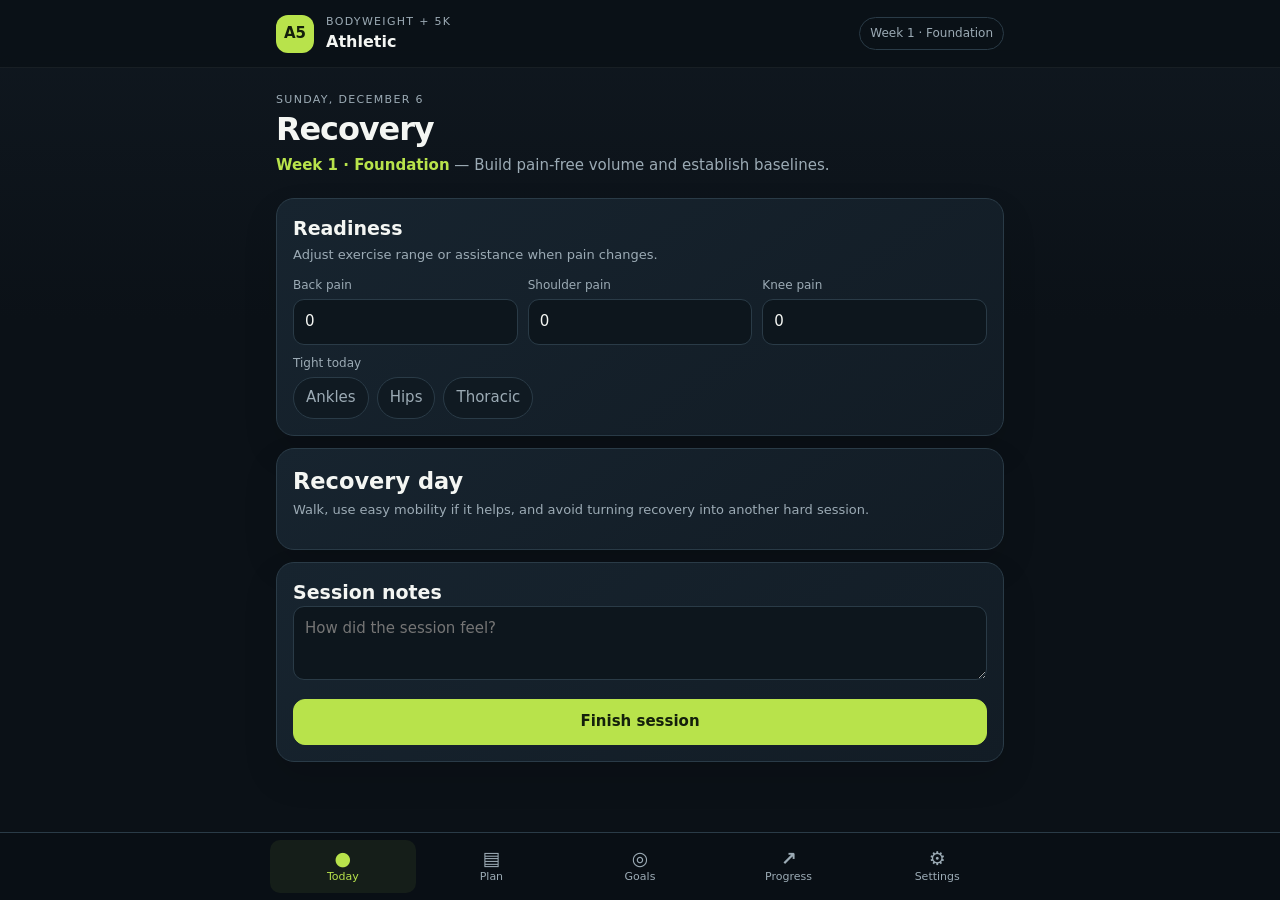
==== athletic/index.html @ d397fccf "Add Athletic bodyweight and 5K tracker PWA" ====
<!doctype html>
<html lang="en">
<head>
  <meta charset="utf-8">
  <meta name="viewport" content="width=device-width,initial-scale=1,viewport-fit=cover">
  <meta name="theme-color" content="#101820">
  <meta name="apple-mobile-web-app-capable" content="yes">
  <meta name="apple-mobile-web-app-status-bar-style" content="black-translucent">
  <meta name="apple-mobile-web-app-title" content="Athletic 5K">
  <title>Athletic: Bodyweight + 5K</title>
  <link rel="manifest" href="./manifest.webmanifest">
  <link rel="apple-touch-icon" href="./icon-192.png">
  <link rel="stylesheet" href="./style.css">
</head>
<body>
  <div id="app" aria-live="polite"></div>
  <script src="./data.js"></script>
  <script src="./app.js"></script>
</body>
</html>
---- athletic/style.css ----
:root {
  color-scheme: dark;
  --bg:#0b1117; --panel:#121c25; --card:#17242f; --card2:#1c2c38;
  --text:#f4f6f3; --muted:#9cabb5; --line:#2a3b47;
  --lime:#b8e34b; --blue:#69c5ff; --orange:#ff9a52; --red:#ff6b6b;
  --safe:env(safe-area-inset-bottom,0px);
}
*{box-sizing:border-box;-webkit-tap-highlight-color:transparent}
html{background:var(--bg)}
body{margin:0;background:linear-gradient(180deg,#101820 0,var(--bg) 320px);color:var(--text);font:15px/1.45 Inter,ui-sans-serif,system-ui,-apple-system,BlinkMacSystemFont,"Segoe UI",sans-serif;min-height:100vh}
button,input,select,textarea{font:inherit}
button{touch-action:manipulation}
a{color:var(--blue)}
.shell{max-width:760px;margin:auto;padding:0 16px calc(92px + var(--safe))}
.topbar{position:sticky;top:0;z-index:20;background:rgba(11,17,23,.9);backdrop-filter:blur(16px);border-bottom:1px solid rgba(255,255,255,.06)}
.topbar-inner{max-width:760px;margin:auto;padding:14px 16px;display:flex;align-items:center;gap:12px}
.mark{width:38px;height:38px;border-radius:12px;background:var(--lime);color:#14200b;display:grid;place-items:center;font-weight:900}
.top-title{font-size:16px;font-weight:800}.eyebrow{font-size:11px;text-transform:uppercase;letter-spacing:.12em;color:var(--muted)}
.week-pill{margin-left:auto;border:1px solid var(--line);border-radius:999px;padding:7px 10px;font-size:12px;color:var(--muted)}
.hero{padding:24px 0 10px}.hero h1{font-size:32px;line-height:1.02;margin:5px 0 9px;letter-spacing:-.035em}.hero p{color:var(--muted);margin:0;max-width:560px}
.phase{color:var(--lime);font-weight:800}
.card{background:linear-gradient(145deg,var(--card),var(--panel));border:1px solid var(--line);border-radius:18px;padding:16px;margin:12px 0;box-shadow:0 16px 35px rgba(0,0,0,.12)}
.card h2,.card h3{margin:0}.card-head{display:flex;align-items:flex-start;gap:12px;margin-bottom:12px}.card-head>div:first-child{flex:1}
.section-title{font-size:19px}.sub{color:var(--muted);font-size:13px;margin-top:3px}
.summary-grid,.goal-grid{display:grid;grid-template-columns:repeat(2,minmax(0,1fr));gap:10px}
.stat{background:rgba(0,0,0,.16);border:1px solid var(--line);border-radius:14px;padding:13px}.stat strong{display:block;font-size:20px}.stat span{font-size:12px;color:var(--muted)}
.checkin{display:grid;grid-template-columns:repeat(3,1fr);gap:10px}.field label{display:block;color:var(--muted);font-size:12px;margin-bottom:5px}
input,select,textarea{width:100%;background:#0d161d;color:var(--text);border:1px solid var(--line);border-radius:11px;padding:11px;min-height:44px}
textarea{min-height:74px;resize:vertical}
.chips{display:flex;gap:8px;flex-wrap:wrap}.chip{background:#101a22;border:1px solid var(--line);color:var(--muted);padding:9px 12px;border-radius:999px}.chip.active{border-color:var(--lime);color:var(--lime);background:rgba(184,227,75,.08)}
.btn{border:1px solid var(--line);border-radius:12px;background:#13202a;color:var(--text);padding:11px 14px;font-weight:750;min-height:44px}.btn.primary{background:var(--lime);border-color:var(--lime);color:#14200b}.btn.blue{background:var(--blue);border-color:var(--blue);color:#07151d}.btn.danger{border-color:rgba(255,107,107,.55);color:var(--red)}.btn.small{padding:7px 10px;min-height:36px;font-size:12px}.btn:disabled{opacity:.42}
.actions{display:flex;gap:9px;flex-wrap:wrap}.actions .btn{flex:1}
.exercise{border-top:1px solid var(--line);padding:14px 0}.exercise:first-child{border-top:0}.ex-top{display:flex;align-items:flex-start;gap:10px}.ex-check{width:25px;height:25px;min-height:25px;margin:1px 0 0;accent-color:var(--lime)}.ex-name{font-weight:800}.target{font-size:13px;color:var(--blue)}.cue{color:var(--muted);font-size:12px;margin-top:3px}.ex-fields{display:grid;grid-template-columns:1.4fr .7fr;gap:8px;margin:10px 0 0 35px}.ex-fields .notes{grid-column:1/-1}.pain-high{color:var(--red)}
.module-toggle{width:100%;display:flex;justify-content:space-between;align-items:center;text-align:left;border:0;background:transparent;color:var(--text);padding:0}.module-toggle span:last-child{color:var(--muted)}
.module-body[hidden]{display:none}.tag{display:inline-block;border:1px solid var(--line);border-radius:999px;padding:4px 8px;font-size:11px;color:var(--muted);margin:4px 5px 0 0}.tag.required{color:var(--lime);border-color:rgba(184,227,75,.45)}
.warning{border-left:3px solid var(--orange);padding:10px 12px;background:rgba(255,154,82,.08);border-radius:8px;color:#ffd1ad;font-size:13px;margin:10px 0}.error{border-left-color:var(--red);color:#ffc1c1;background:rgba(255,107,107,.08)}
.progress-row{margin:13px 0}.progress-label{display:flex;justify-content:space-between;gap:10px;font-size:13px}.bar{height:8px;background:#0d161d;border-radius:99px;overflow:hidden;margin-top:6px}.bar i{height:100%;display:block;background:linear-gradient(90deg,var(--blue),var(--lime));border-radius:inherit}
.day-list{display:grid;gap:9px}.day-link{width:100%;border:1px solid var(--line);background:#111c24;color:var(--text);border-radius:14px;padding:13px;text-align:left;display:flex;align-items:center;gap:12px}.day-link.today{border-color:var(--lime)}.day-num{width:38px;height:38px;border-radius:11px;background:var(--card2);display:grid;place-items:center;font-weight:900;color:var(--blue)}.day-copy{flex:1}.day-copy strong{display:block}.day-copy small{color:var(--muted)}
.tabs{position:fixed;left:0;right:0;bottom:0;z-index:30;background:rgba(10,16,22,.96);backdrop-filter:blur(16px);border-top:1px solid var(--line);padding:7px 10px calc(7px + var(--safe));display:flex;justify-content:center}
.tabs-inner{display:grid;grid-template-columns:repeat(5,1fr);width:min(740px,100%);gap:3px}.tab{border:0;background:transparent;color:var(--muted);padding:8px 3px;border-radius:10px;font-size:11px}.tab b{font-size:19px;display:block;line-height:1.1}.tab.active{color:var(--lime);background:rgba(184,227,75,.07)}
.timer-float{position:fixed;right:15px;bottom:calc(83px + var(--safe));z-index:40;background:var(--blue);color:#07151d;border:0;border-radius:999px;padding:12px 15px;font-weight:900;box-shadow:0 10px 30px rgba(0,0,0,.3)}
.modal{position:fixed;inset:0;z-index:60;background:rgba(0,0,0,.72);display:grid;place-items:end center;padding:18px}.modal-card{width:min(720px,100%);max-height:88vh;overflow:auto;background:var(--panel);border:1px solid var(--line);border-radius:22px;padding:18px}
.timer-readout{font-size:58px;font-weight:900;text-align:center;letter-spacing:-.05em;margin:20px 0}
.empty{text-align:center;color:var(--muted);padding:28px 12px}.fine{font-size:11px;color:var(--muted)}
@media(min-width:620px){.summary-grid{grid-template-columns:repeat(4,1fr)}.goal-grid{grid-template-columns:repeat(3,1fr)}}
@media(max-width:430px){.checkin{grid-template-columns:1fr}.hero h1{font-size:28px}.ex-fields{grid-template-columns:1fr;margin-left:0}.week-pill{display:none}}
@media(prefers-reduced-motion:reduce){*{scroll-behavior:auto!important}}
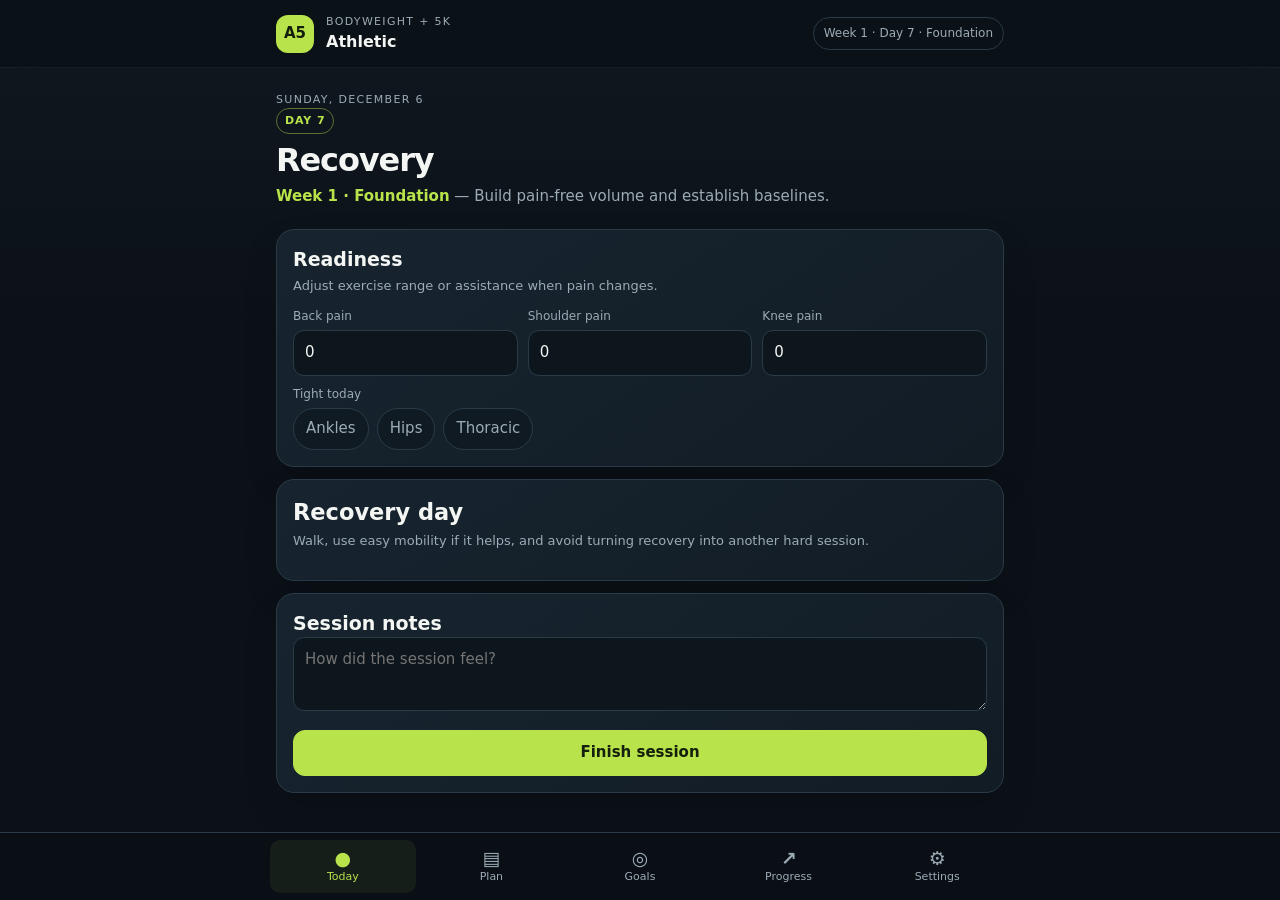
==== commit acf2d057: "Add animated exercise guides and numbered workout days" ====
--- a/athletic/index.html
+++ b/athletic/index.html
@@ -15,6 +15,7 @@
 <body>
   <div id="app" aria-live="polite"></div>
   <script src="./data.js"></script>
+  <script src="./demos.js"></script>
   <script src="./app.js"></script>
 </body>
 </html>
--- a/athletic/style.css
+++ b/athletic/style.css
@@ -31,6 +31,13 @@
 .btn{border:1px solid var(--line);border-radius:12px;background:#13202a;color:var(--text);padding:11px 14px;font-weight:750;min-height:44px}.btn.primary{background:var(--lime);border-color:var(--lime);color:#14200b}.btn.blue{background:var(--blue);border-color:var(--blue);color:#07151d}.btn.danger{border-color:rgba(255,107,107,.55);color:var(--red)}.btn.small{padding:7px 10px;min-height:36px;font-size:12px}.btn:disabled{opacity:.42}
 .actions{display:flex;gap:9px;flex-wrap:wrap}.actions .btn{flex:1}
 .exercise{border-top:1px solid var(--line);padding:14px 0}.exercise:first-child{border-top:0}.ex-top{display:flex;align-items:flex-start;gap:10px}.ex-check{width:25px;height:25px;min-height:25px;margin:1px 0 0;accent-color:var(--lime)}.ex-name{font-weight:800}.target{font-size:13px;color:var(--blue)}.cue{color:var(--muted);font-size:12px;margin-top:3px}.ex-fields{display:grid;grid-template-columns:1.4fr .7fr;gap:8px;margin:10px 0 0 35px}.ex-fields .notes{grid-column:1/-1}.pain-high{color:var(--red)}
+.ex-actions{margin-left:auto;display:flex;gap:6px;flex:0 0 auto}
+.day-tag{display:inline-block;border:1px solid rgba(184,227,75,.45);color:var(--lime);border-radius:999px;padding:4px 8px;font-size:11px;font-weight:800;margin-bottom:5px;text-transform:uppercase;letter-spacing:.08em}
+.demo-stage{background:radial-gradient(circle at 50% 42%,#203441,#0b1319 72%);border:1px solid var(--line);border-radius:18px;padding:12px;margin:15px 0;overflow:hidden}.demo-stage svg{display:block;width:100%;height:auto;max-height:310px;color:var(--lime)}
+.demo-stage .figure{fill:none;stroke:currentColor;stroke-width:5;stroke-linecap:round;stroke-linejoin:round;vector-effect:non-scaling-stroke}.demo-stage .faint{stroke:#627582;stroke-width:4}.demo-stage .floor{stroke:#344753;stroke-width:3}.demo-stage .joint{fill:var(--lime);stroke:none}
+.demo-note{color:var(--muted);font-size:12px}.demo-cue{border-left:3px solid var(--lime);background:rgba(184,227,75,.07);padding:10px 12px;border-radius:8px;margin-top:12px}
+.motion-bob{animation:motionBob 1.8s ease-in-out infinite;transform-origin:center}.motion-squat{animation:motionSquat 2s ease-in-out infinite;transform-origin:100px 175px}.motion-push{animation:motionPush 1.7s ease-in-out infinite;transform-origin:145px 132px}.motion-pull{animation:motionPull 1.8s ease-in-out infinite}.motion-hinge{animation:motionHinge 2s ease-in-out infinite;transform-origin:104px 145px}.motion-raise{animation:motionRaise 1.8s ease-in-out infinite;transform-origin:104px 86px}.motion-core{animation:motionCore 2s ease-in-out infinite;transform-origin:112px 154px}.motion-lunge{animation:motionLunge 2s ease-in-out infinite;transform-origin:100px 170px}
+@keyframes motionBob{0%,100%{transform:translateY(0)}50%{transform:translateY(12px)}}@keyframes motionSquat{0%,100%{transform:translateY(-22px) scaleY(1)}50%{transform:translateY(7px) scaleY(.78)}}@keyframes motionPush{0%,100%{transform:rotate(-2deg) translateY(-8px)}50%{transform:rotate(4deg) translateY(12px)}}@keyframes motionPull{0%,100%{transform:translateY(18px)}50%{transform:translateY(-18px)}}@keyframes motionHinge{0%,100%{transform:rotate(0)}50%{transform:rotate(32deg)}}@keyframes motionRaise{0%,100%{transform:rotate(38deg)}50%{transform:rotate(-48deg)}}@keyframes motionCore{0%,100%{transform:rotate(0)}50%{transform:rotate(-28deg)}}@keyframes motionLunge{0%,100%{transform:translateY(-8px)}50%{transform:translateY(12px)}}
 .module-toggle{width:100%;display:flex;justify-content:space-between;align-items:center;text-align:left;border:0;background:transparent;color:var(--text);padding:0}.module-toggle span:last-child{color:var(--muted)}
 .module-body[hidden]{display:none}.tag{display:inline-block;border:1px solid var(--line);border-radius:999px;padding:4px 8px;font-size:11px;color:var(--muted);margin:4px 5px 0 0}.tag.required{color:var(--lime);border-color:rgba(184,227,75,.45)}
 .warning{border-left:3px solid var(--orange);padding:10px 12px;background:rgba(255,154,82,.08);border-radius:8px;color:#ffd1ad;font-size:13px;margin:10px 0}.error{border-left-color:var(--red);color:#ffc1c1;background:rgba(255,107,107,.08)}
@@ -43,5 +50,6 @@
 .timer-readout{font-size:58px;font-weight:900;text-align:center;letter-spacing:-.05em;margin:20px 0}
 .empty{text-align:center;color:var(--muted);padding:28px 12px}.fine{font-size:11px;color:var(--muted)}
 @media(min-width:620px){.summary-grid{grid-template-columns:repeat(4,1fr)}.goal-grid{grid-template-columns:repeat(3,1fr)}}
-@media(max-width:430px){.checkin{grid-template-columns:1fr}.hero h1{font-size:28px}.ex-fields{grid-template-columns:1fr;margin-left:0}.week-pill{display:none}}
+@media(max-width:430px){.checkin{grid-template-columns:1fr}.hero h1{font-size:28px}.ex-fields{grid-template-columns:1fr;margin-left:0}.week-pill{display:none}.ex-top{flex-wrap:wrap}.ex-actions{width:100%;margin-left:35px}.ex-actions .btn{flex:1}}
 @media(prefers-reduced-motion:reduce){*{scroll-behavior:auto!important}}
+@media(prefers-reduced-motion:reduce){.demo-stage g{animation:none!important}}
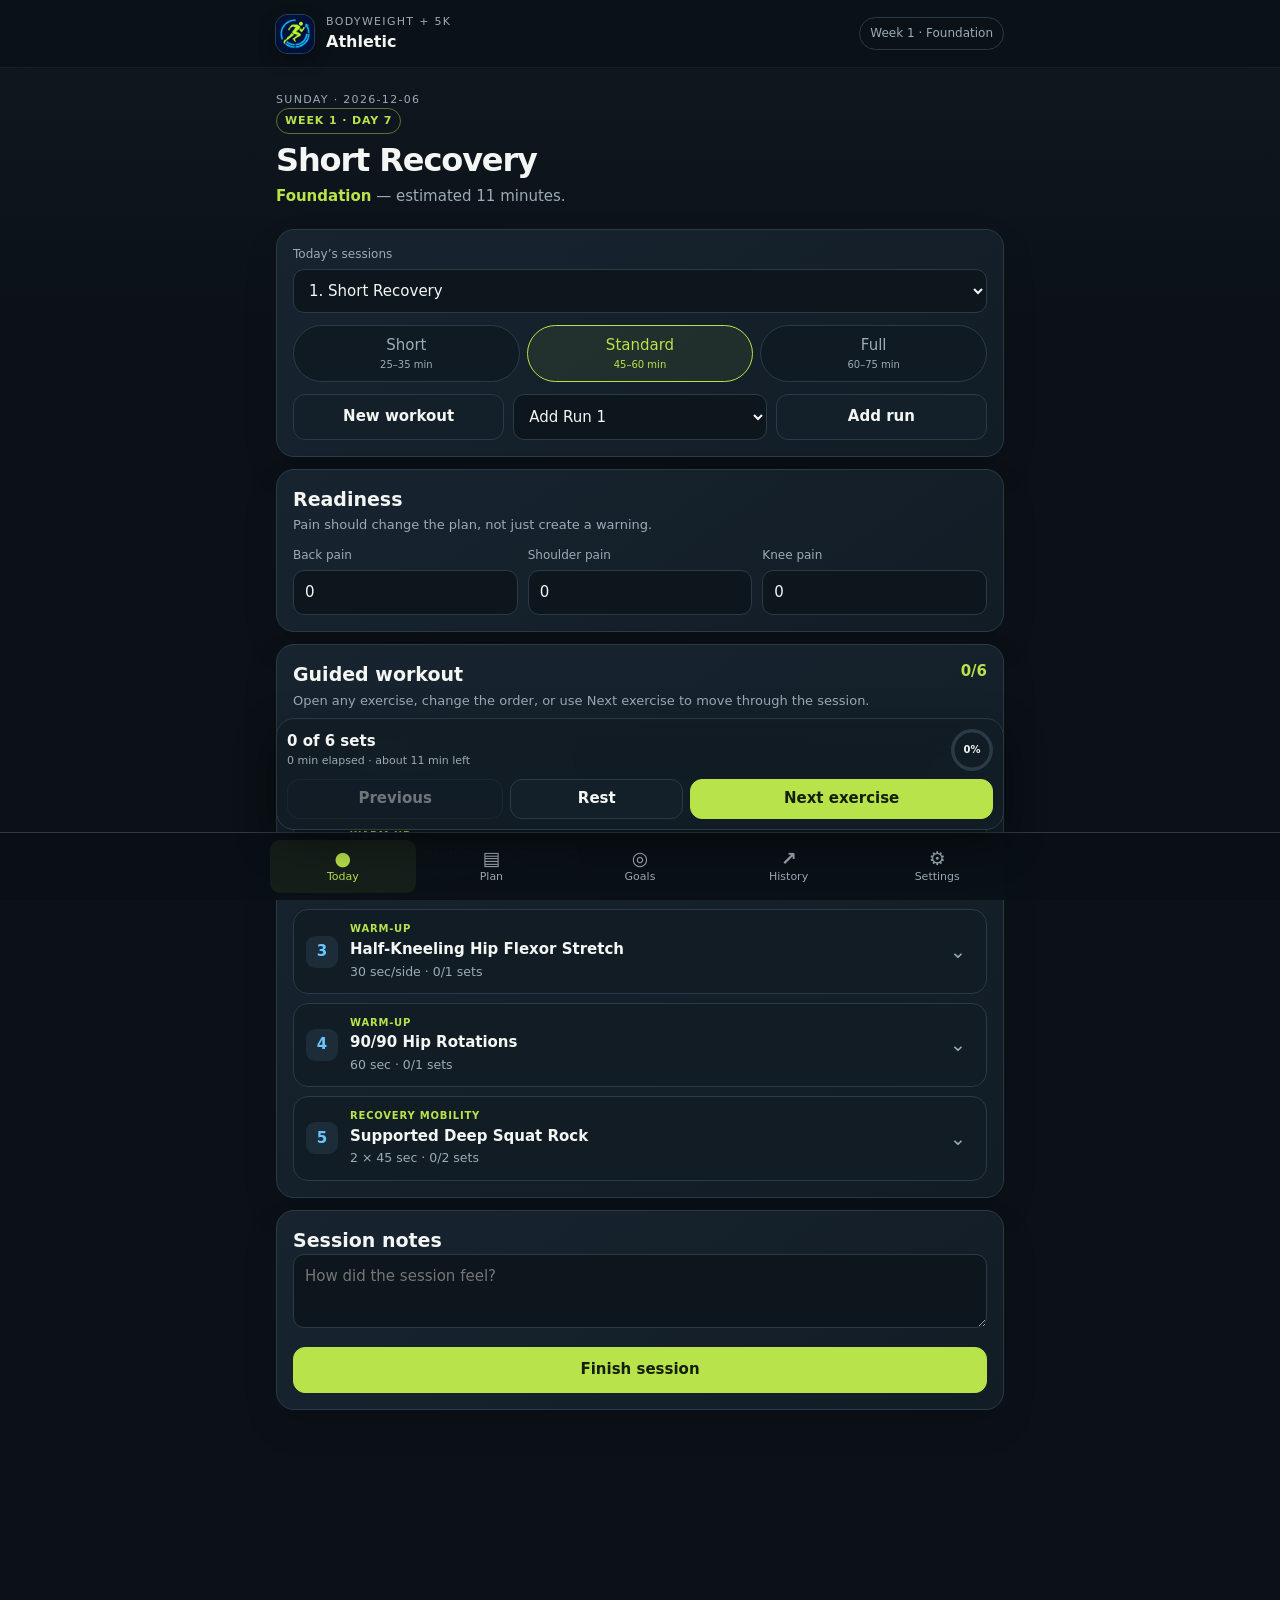
==== commit 8b1116e2: "Replace exercise animations with offline pose guides" ====
--- a/athletic/index.html
+++ b/athletic/index.html
@@ -15,6 +15,7 @@
 <body>
   <div id="app" aria-live="polite"></div>
   <script src="./data.js"></script>
+  <script src="./illustrations.js"></script>
   <script src="./demos.js"></script>
   <script src="./app.js"></script>
 </body>
--- a/athletic/style.css
+++ b/athletic/style.css
@@ -7,14 +7,15 @@
 }
 *{box-sizing:border-box;-webkit-tap-highlight-color:transparent}
 html{background:var(--bg)}
-body{margin:0;background:linear-gradient(180deg,#101820 0,var(--bg) 320px);color:var(--text);font:15px/1.45 Inter,ui-sans-serif,system-ui,-apple-system,BlinkMacSystemFont,"Segoe UI",sans-serif;min-height:100vh}
+body{margin:0;background:linear-gradient(180deg,#101820 0,var(--bg) 320px);color:var(--text);font:15px/1.45 Inter,ui-sans-serif,system-ui,-apple-system,BlinkMacSystemFont,"Segoe UI",sans-serif;min-height:100vh;overflow-x:hidden}
 button,input,select,textarea{font:inherit}
 button{touch-action:manipulation}
 a{color:var(--blue)}
 .shell{max-width:760px;margin:auto;padding:0 16px calc(92px + var(--safe))}
 .topbar{position:sticky;top:0;z-index:20;background:rgba(11,17,23,.9);backdrop-filter:blur(16px);border-bottom:1px solid rgba(255,255,255,.06)}
 .topbar-inner{max-width:760px;margin:auto;padding:14px 16px;display:flex;align-items:center;gap:12px}
-.mark{width:38px;height:38px;border-radius:12px;background:var(--lime);color:#14200b;display:grid;place-items:center;font-weight:900}
+.mark{width:38px;height:38px;border-radius:12px;overflow:hidden;flex:0 0 auto;box-shadow:0 0 0 1px rgba(105,197,255,.28),0 7px 18px rgba(0,0,0,.28)}
+.mark img{display:block;width:100%;height:100%;object-fit:cover}
 .top-title{font-size:16px;font-weight:800}.eyebrow{font-size:11px;text-transform:uppercase;letter-spacing:.12em;color:var(--muted)}
 .week-pill{margin-left:auto;border:1px solid var(--line);border-radius:999px;padding:7px 10px;font-size:12px;color:var(--muted)}
 .hero{padding:24px 0 10px}.hero h1{font-size:32px;line-height:1.02;margin:5px 0 9px;letter-spacing:-.035em}.hero p{color:var(--muted);margin:0;max-width:560px}
@@ -25,31 +26,36 @@
 .summary-grid,.goal-grid{display:grid;grid-template-columns:repeat(2,minmax(0,1fr));gap:10px}
 .stat{background:rgba(0,0,0,.16);border:1px solid var(--line);border-radius:14px;padding:13px}.stat strong{display:block;font-size:20px}.stat span{font-size:12px;color:var(--muted)}
 .checkin{display:grid;grid-template-columns:repeat(3,1fr);gap:10px}.field label{display:block;color:var(--muted);font-size:12px;margin-bottom:5px}
-input,select,textarea{width:100%;background:#0d161d;color:var(--text);border:1px solid var(--line);border-radius:11px;padding:11px;min-height:44px}
+input,select,textarea{width:100%;max-width:100%;min-width:0;background:#0d161d;color:var(--text);border:1px solid var(--line);border-radius:11px;padding:11px;min-height:44px}
+.field,.card-head>div,.day-copy,.exercise-summary{min-width:0}
 textarea{min-height:74px;resize:vertical}
 .chips{display:flex;gap:8px;flex-wrap:wrap}.chip{background:#101a22;border:1px solid var(--line);color:var(--muted);padding:9px 12px;border-radius:999px}.chip.active{border-color:var(--lime);color:var(--lime);background:rgba(184,227,75,.08)}
 .btn{border:1px solid var(--line);border-radius:12px;background:#13202a;color:var(--text);padding:11px 14px;font-weight:750;min-height:44px}.btn.primary{background:var(--lime);border-color:var(--lime);color:#14200b}.btn.blue{background:var(--blue);border-color:var(--blue);color:#07151d}.btn.danger{border-color:rgba(255,107,107,.55);color:var(--red)}.btn.small{padding:7px 10px;min-height:36px;font-size:12px}.btn:disabled{opacity:.42}
 .actions{display:flex;gap:9px;flex-wrap:wrap}.actions .btn{flex:1}
-.exercise{border-top:1px solid var(--line);padding:14px 0}.exercise:first-child{border-top:0}.ex-top{display:flex;align-items:flex-start;gap:10px}.ex-check{width:25px;height:25px;min-height:25px;margin:1px 0 0;accent-color:var(--lime)}.ex-name{font-weight:800}.target{font-size:13px;color:var(--blue)}.cue{color:var(--muted);font-size:12px;margin-top:3px}.ex-fields{display:grid;grid-template-columns:1.4fr .7fr;gap:8px;margin:10px 0 0 35px}.ex-fields .notes{grid-column:1/-1}.pain-high{color:var(--red)}
+.exercise{border-top:1px solid var(--line);padding:14px 0}.exercise:first-child{border-top:0}.ex-top{display:flex;align-items:flex-start;gap:10px}.ex-check{width:25px;height:25px;min-height:25px;margin:1px 0 0;accent-color:var(--lime)}.ex-name{font-weight:800}.target{font-size:13px;color:var(--blue)}.cue{color:var(--muted);font-size:12px;margin-top:3px}.pain-high{color:var(--red)}
+.set-log{display:grid;gap:9px;margin-top:12px}.set-row{display:grid;grid-template-columns:minmax(72px,.65fr) minmax(0,1fr) minmax(0,1fr) minmax(0,1.4fr);gap:8px;align-items:end;padding:10px;border:1px solid var(--line);border-radius:13px;background:rgba(0,0,0,.13)}.set-row>*{min-width:0}.set-check{align-self:center;color:var(--lime);font-size:12px;font-weight:850;display:flex;align-items:center;gap:6px}.set-check input{width:22px;height:22px;min-height:22px;accent-color:var(--lime)}.exercise-pain{width:min(180px,100%);margin-top:9px}
 .ex-actions{margin-left:auto;display:flex;gap:6px;flex:0 0 auto}
 .day-tag{display:inline-block;border:1px solid rgba(184,227,75,.45);color:var(--lime);border-radius:999px;padding:4px 8px;font-size:11px;font-weight:800;margin-bottom:5px;text-transform:uppercase;letter-spacing:.08em}
-.demo-stage{background:radial-gradient(circle at 50% 42%,#203441,#0b1319 72%);border:1px solid var(--line);border-radius:18px;padding:12px;margin:15px 0;overflow:hidden}.demo-stage svg{display:block;width:100%;height:auto;max-height:310px;color:var(--lime)}
-.demo-stage .figure{fill:none;stroke:currentColor;stroke-width:5;stroke-linecap:round;stroke-linejoin:round;vector-effect:non-scaling-stroke}.demo-stage .faint{stroke:#627582;stroke-width:4}.demo-stage .floor{stroke:#344753;stroke-width:3}.demo-stage .joint{fill:var(--lime);stroke:none}
 .demo-note{color:var(--muted);font-size:12px}.demo-cue{border-left:3px solid var(--lime);background:rgba(184,227,75,.07);padding:10px 12px;border-radius:8px;margin-top:12px}
-.motion-bob{animation:motionBob 1.8s ease-in-out infinite;transform-origin:center}.motion-squat{animation:motionSquat 2s ease-in-out infinite;transform-origin:100px 175px}.motion-push{animation:motionPush 1.7s ease-in-out infinite;transform-origin:145px 132px}.motion-pull{animation:motionPull 1.8s ease-in-out infinite}.motion-hinge{animation:motionHinge 2s ease-in-out infinite;transform-origin:104px 145px}.motion-raise{animation:motionRaise 1.8s ease-in-out infinite;transform-origin:104px 86px}.motion-core{animation:motionCore 2s ease-in-out infinite;transform-origin:112px 154px}.motion-lunge{animation:motionLunge 2s ease-in-out infinite;transform-origin:100px 170px}
-@keyframes motionBob{0%,100%{transform:translateY(0)}50%{transform:translateY(12px)}}@keyframes motionSquat{0%,100%{transform:translateY(-22px) scaleY(1)}50%{transform:translateY(7px) scaleY(.78)}}@keyframes motionPush{0%,100%{transform:rotate(-2deg) translateY(-8px)}50%{transform:rotate(4deg) translateY(12px)}}@keyframes motionPull{0%,100%{transform:translateY(18px)}50%{transform:translateY(-18px)}}@keyframes motionHinge{0%,100%{transform:rotate(0)}50%{transform:rotate(32deg)}}@keyframes motionRaise{0%,100%{transform:rotate(38deg)}50%{transform:rotate(-48deg)}}@keyframes motionCore{0%,100%{transform:rotate(0)}50%{transform:rotate(-28deg)}}@keyframes motionLunge{0%,100%{transform:translateY(-8px)}50%{transform:translateY(12px)}}
+.demo-facts,.demo-options{display:grid;grid-template-columns:repeat(2,minmax(0,1fr));gap:8px;margin-top:12px}.demo-facts span,.demo-options span{background:rgba(0,0,0,.16);border:1px solid var(--line);border-radius:11px;padding:10px;color:var(--muted);font-size:12px}.demo-facts b,.demo-options b{display:block;color:var(--text);font-size:11px;text-transform:uppercase;letter-spacing:.08em;margin-bottom:3px}
+.illustration-sequence{display:grid;grid-template-columns:repeat(3,minmax(220px,1fr));gap:9px;overflow-x:auto;scroll-snap-type:x mandatory;padding:2px 0 8px;margin-top:14px}.illustration-frame{min-width:0;margin:0;border:1px solid var(--line);border-radius:14px;overflow:hidden;background:#0d161d;scroll-snap-align:start}.illustration-frame figcaption{display:grid;grid-template-columns:28px minmax(0,1fr);gap:8px;align-items:center;padding:9px;border-bottom:1px solid var(--line)}.illustration-frame figcaption>span{width:27px;height:27px;border-radius:8px;background:var(--blue);color:#07151d;display:grid;place-items:center;font-weight:900}.illustration-frame figcaption div{display:grid}.illustration-frame figcaption strong{font-size:12px}.illustration-frame figcaption small{color:var(--muted);font-size:10px;line-height:1.25}.illustration-canvas{background:radial-gradient(circle at 50% 43%,#203441,#0b1319 73%);padding:6px}.illustration-canvas svg{display:block;width:100%;height:auto}.pose-line{stroke:var(--lime);stroke-width:6;stroke-linecap:round;stroke-linejoin:round;fill:none;vector-effect:non-scaling-stroke}.pose-head{stroke:var(--lime);stroke-width:5;fill:#13202a;vector-effect:non-scaling-stroke}.pose-joint{fill:var(--blue)}.pose-ground{stroke:#344753;stroke-width:3}.pose-support{stroke:#718593;stroke-width:5;stroke-linecap:round}.pose-support-fill{fill:#344753;stroke:#718593;stroke-width:2}.pose-arrow{stroke:var(--blue);stroke-width:4;stroke-dasharray:7 5;fill:none}.pose-arrow-head{fill:var(--blue)}.pose-guide{stroke:#718593;stroke-width:3;fill:none}.pose-breath{stroke:var(--blue);stroke-width:4;fill:none}.sequence-hint{text-align:center;color:var(--muted);font-size:11px;margin:1px 0 8px}
 .module-toggle{width:100%;display:flex;justify-content:space-between;align-items:center;text-align:left;border:0;background:transparent;color:var(--text);padding:0}.module-toggle span:last-child{color:var(--muted)}
 .module-body[hidden]{display:none}.tag{display:inline-block;border:1px solid var(--line);border-radius:999px;padding:4px 8px;font-size:11px;color:var(--muted);margin:4px 5px 0 0}.tag.required{color:var(--lime);border-color:rgba(184,227,75,.45)}
 .warning{border-left:3px solid var(--orange);padding:10px 12px;background:rgba(255,154,82,.08);border-radius:8px;color:#ffd1ad;font-size:13px;margin:10px 0}.error{border-left-color:var(--red);color:#ffc1c1;background:rgba(255,107,107,.08)}
 .progress-row{margin:13px 0}.progress-label{display:flex;justify-content:space-between;gap:10px;font-size:13px}.bar{height:8px;background:#0d161d;border-radius:99px;overflow:hidden;margin-top:6px}.bar i{height:100%;display:block;background:linear-gradient(90deg,var(--blue),var(--lime));border-radius:inherit}
 .day-list{display:grid;gap:9px}.day-link{width:100%;border:1px solid var(--line);background:#111c24;color:var(--text);border-radius:14px;padding:13px;text-align:left;display:flex;align-items:center;gap:12px}.day-link.today{border-color:var(--lime)}.day-num{width:38px;height:38px;border-radius:11px;background:var(--card2);display:grid;place-items:center;font-weight:900;color:var(--blue)}.day-copy{flex:1}.day-copy strong{display:block}.day-copy small{color:var(--muted)}
+.week-count{color:var(--lime);font-size:18px;font-weight:900}.week-switcher{display:grid;grid-template-columns:48px minmax(0,1fr) 48px;gap:8px}.week-switcher .btn{font-size:24px;padding:4px}.run-week,.plan-days{display:grid;gap:9px}.run-plan-row{display:grid;grid-template-columns:42px minmax(0,1fr);gap:11px;align-items:center;border:1px solid var(--line);background:#111c24;border-radius:14px;padding:12px}.run-plan-row .day-num{width:38px;height:38px}.run-plan-row strong{color:var(--lime)}.run-plan-row p{margin:2px 0 0;color:var(--text);overflow-wrap:anywhere}
+.plan-day{border:1px solid var(--line);background:#111c24;border-radius:14px;overflow:hidden}.plan-day.today{border-color:var(--lime)}.plan-day summary{list-style:none;display:flex;align-items:center;gap:12px;padding:13px;cursor:pointer}.plan-day summary::-webkit-details-marker{display:none}.plan-day[open] .details-arrow{transform:rotate(180deg)}.details-arrow{font-size:20px;color:var(--muted);transition:transform .2s}.plan-day-body{border-top:1px solid var(--line);padding:13px}.plan-day-body h4{margin:16px 0 7px;color:var(--blue)}.plan-day-body .btn{width:100%;margin-top:14px}.plan-warmup{border-left:3px solid var(--lime);background:rgba(184,227,75,.07);border-radius:8px;padding:9px 11px;color:var(--muted);font-size:12px}.run-prescription{display:grid;gap:3px;border-left:3px solid var(--blue);background:rgba(105,197,255,.08);border-radius:8px;padding:10px 12px}.run-prescription span{color:var(--muted);font-size:11px;text-transform:uppercase;letter-spacing:.08em}.plan-exercises{list-style:none;margin:0;padding:0;display:grid;gap:6px}.plan-exercises li{display:flex;justify-content:space-between;gap:12px;padding:8px 0;border-bottom:1px solid rgba(255,255,255,.06)}.plan-exercises li:last-child{border-bottom:0}.plan-exercises span{color:var(--muted);text-align:right;font-size:12px}
 .tabs{position:fixed;left:0;right:0;bottom:0;z-index:30;background:rgba(10,16,22,.96);backdrop-filter:blur(16px);border-top:1px solid var(--line);padding:7px 10px calc(7px + var(--safe));display:flex;justify-content:center}
 .tabs-inner{display:grid;grid-template-columns:repeat(5,1fr);width:min(740px,100%);gap:3px}.tab{border:0;background:transparent;color:var(--muted);padding:8px 3px;border-radius:10px;font-size:11px}.tab b{font-size:19px;display:block;line-height:1.1}.tab.active{color:var(--lime);background:rgba(184,227,75,.07)}
 .timer-float{position:fixed;right:15px;bottom:calc(83px + var(--safe));z-index:40;background:var(--blue);color:#07151d;border:0;border-radius:999px;padding:12px 15px;font-weight:900;box-shadow:0 10px 30px rgba(0,0,0,.3)}
 .modal{position:fixed;inset:0;z-index:60;background:rgba(0,0,0,.72);display:grid;place-items:end center;padding:18px}.modal-card{width:min(720px,100%);max-height:88vh;overflow:auto;background:var(--panel);border:1px solid var(--line);border-radius:22px;padding:18px}
 .timer-readout{font-size:58px;font-weight:900;text-align:center;letter-spacing:-.05em;margin:20px 0}
 .empty{text-align:center;color:var(--muted);padding:28px 12px}.fine{font-size:11px;color:var(--muted)}
+.session-controls{display:grid;gap:12px}.mode-switch{display:grid;grid-template-columns:repeat(3,minmax(0,1fr));gap:7px}.mode-switch .chip{display:grid;gap:1px;text-align:center}.mode-switch small{font-size:10px}.session-controls .actions{display:grid;grid-template-columns:1fr minmax(0,1.2fr) 1fr}.workout-progress{color:var(--lime);font-weight:900}.workout-list{display:grid;gap:9px}.exercise-rollup{border:1px solid var(--line);border-radius:15px;background:#111c24;overflow:hidden}.exercise-rollup.skipped{opacity:.58}.exercise-rollup summary{list-style:none;display:grid;grid-template-columns:34px minmax(0,1fr) 24px;gap:10px;align-items:center;padding:12px;cursor:pointer}.exercise-rollup summary::-webkit-details-marker{display:none}.exercise-rollup[open] .roll-arrow{transform:rotate(180deg)}.exercise-order{width:32px;height:32px;border-radius:9px;background:var(--card2);display:grid;place-items:center;color:var(--blue);font-weight:900}.exercise-summary{display:grid;gap:2px}.exercise-summary strong,.exercise-summary small{overflow-wrap:anywhere}.exercise-summary small{color:var(--muted)}.module-label{color:var(--lime);font-size:10px;font-weight:850;text-transform:uppercase;letter-spacing:.08em}.roll-arrow{color:var(--muted);font-size:19px}.exercise-body{border-top:1px solid var(--line);padding:12px}.exercise-tools{display:flex;gap:6px;flex-wrap:wrap;margin:10px 0}.previous{display:flex;align-items:center;justify-content:space-between;gap:9px;background:rgba(105,197,255,.07);border-left:3px solid var(--blue);padding:8px 10px;border-radius:8px;margin:10px 0;font-size:12px}.previous span{min-width:0;overflow-wrap:anywhere}.run-start{width:100%;margin:12px 0}.run-fields{display:grid;grid-template-columns:repeat(2,minmax(0,1fr));gap:8px}.finish{width:100%;margin-top:12px}.history-row{width:100%;border:0;border-bottom:1px solid var(--line);background:transparent;color:var(--text);display:flex;justify-content:space-between;gap:12px;text-align:left;padding:12px 0}.history-row span{display:grid}.history-row small{color:var(--muted)}.demo-steps{display:grid;gap:8px;margin:13px 0}.demo-steps>div{display:grid;grid-template-columns:30px minmax(0,1fr);gap:9px;align-items:start;background:rgba(0,0,0,.13);border:1px solid var(--line);border-radius:11px;padding:9px}.demo-steps>div>span{width:28px;height:28px;display:grid;place-items:center;border-radius:8px;background:var(--card2);color:var(--blue);font-weight:900}.demo-steps p{margin:0;color:var(--muted);font-size:13px}.demo-steps p b{display:block;color:var(--text);font-size:11px;text-transform:uppercase;letter-spacing:.08em;margin-bottom:2px}.demo-mistake{border-left:3px solid var(--orange);background:rgba(255,154,82,.08);padding:10px 12px;border-radius:8px;margin-top:10px}.demo-source{display:grid;gap:2px;margin-top:12px;padding:11px 12px;border:1px solid rgba(105,197,255,.4);border-radius:11px;background:rgba(105,197,255,.07);text-decoration:none}.demo-source span{color:var(--muted);font-size:10px;text-transform:uppercase;letter-spacing:.1em}.demo-source strong{color:var(--blue)}.demo-safety{color:var(--muted);font-size:11px;margin:10px 2px 0}.timer-modal{position:fixed;inset:0;z-index:80;background:rgba(0,0,0,.78);display:grid;place-items:center;padding:18px}.timer-card{width:min(420px,100%);background:var(--panel);border:1px solid var(--line);border-radius:24px;padding:22px;text-align:center}.timer-card .actions{margin-top:18px}.timer-card .actions .btn{flex:1}.timer-readout{font-variant-numeric:tabular-nums}
+.feedback-grid{display:grid;grid-template-columns:repeat(3,minmax(0,1fr));gap:8px;margin-top:10px}.recommendation{border-left:3px solid var(--blue);background:rgba(105,197,255,.07);padding:10px 12px;border-radius:9px;margin-top:10px}.recommendation span{display:block;color:var(--muted);font-size:10px;text-transform:uppercase;letter-spacing:.1em}.recommendation strong{display:block;margin-top:2px}.recommendation p{color:var(--muted);font-size:12px;margin:4px 0 0}.recommendation.progress{border-left-color:var(--lime);background:rgba(184,227,75,.07)}.recommendation.regress{border-left-color:var(--orange);background:rgba(255,154,82,.08)}.recommendation.input{border-left-color:var(--line)}
+.guided-bar{position:fixed;z-index:35;left:50%;transform:translateX(-50%);bottom:calc(70px + var(--safe));width:min(728px,calc(100% - 20px));background:rgba(18,28,37,.97);backdrop-filter:blur(18px);border:1px solid var(--line);border-radius:18px;padding:10px;box-shadow:0 15px 40px rgba(0,0,0,.42)}.guided-progress{display:flex;align-items:center;gap:10px;margin-bottom:8px}.guided-progress>div:first-child{display:grid;flex:1}.guided-progress span{color:var(--muted);font-size:11px}.progress-ring{--pct:0%;width:42px;height:42px;border-radius:50%;display:grid;place-items:center;background:radial-gradient(circle at center,var(--panel) 58%,transparent 60%),conic-gradient(var(--lime) var(--pct),var(--line) 0);font-size:10px;font-weight:900}.guided-actions{display:grid;grid-template-columns:1fr .8fr 1.4fr;gap:7px}.guided-actions .btn{min-height:40px;padding:8px}.guided-bar~*{}body:has(.guided-bar) .shell{padding-bottom:calc(190px + var(--safe))}
 @media(min-width:620px){.summary-grid{grid-template-columns:repeat(4,1fr)}.goal-grid{grid-template-columns:repeat(3,1fr)}}
-@media(max-width:430px){.checkin{grid-template-columns:1fr}.hero h1{font-size:28px}.ex-fields{grid-template-columns:1fr;margin-left:0}.week-pill{display:none}.ex-top{flex-wrap:wrap}.ex-actions{width:100%;margin-left:35px}.ex-actions .btn{flex:1}}
+@media(max-width:600px){.set-row{grid-template-columns:72px minmax(0,1fr) minmax(0,1fr)}.set-notes{grid-column:2/-1}.exercise-pain{margin-left:0}.session-controls .actions{grid-template-columns:1fr 1fr}.session-controls .actions #new-workout{grid-column:1/-1}.run-fields{grid-template-columns:1fr 1fr}}
+@media(max-width:430px){.checkin{grid-template-columns:1fr}.hero h1{font-size:28px}.week-pill{display:none}.ex-top{flex-wrap:wrap}.ex-actions{width:100%;margin-left:35px}.ex-actions .btn{flex:1}.plan-exercises li{display:grid;gap:2px}.plan-exercises span{text-align:left}.plan-day summary{align-items:flex-start}.day-copy small{display:block;margin-top:2px}.set-row{grid-template-columns:1fr 1fr}.set-check{grid-column:1/-1}.set-notes{grid-column:1/-1}.mode-switch{grid-template-columns:1fr}.session-controls .actions{grid-template-columns:1fr}.session-controls .actions #new-workout{grid-column:auto}.run-fields{grid-template-columns:1fr}.exercise-tools .btn{flex:1 1 42%}.feedback-grid{grid-template-columns:1fr}.demo-facts,.demo-options{grid-template-columns:1fr}.guided-progress span{font-size:10px}.illustration-sequence{grid-template-columns:repeat(3,82vw)}.modal{padding:8px}.modal-card{padding:13px;max-height:94vh}}
 @media(prefers-reduced-motion:reduce){*{scroll-behavior:auto!important}}
-@media(prefers-reduced-motion:reduce){.demo-stage g{animation:none!important}}
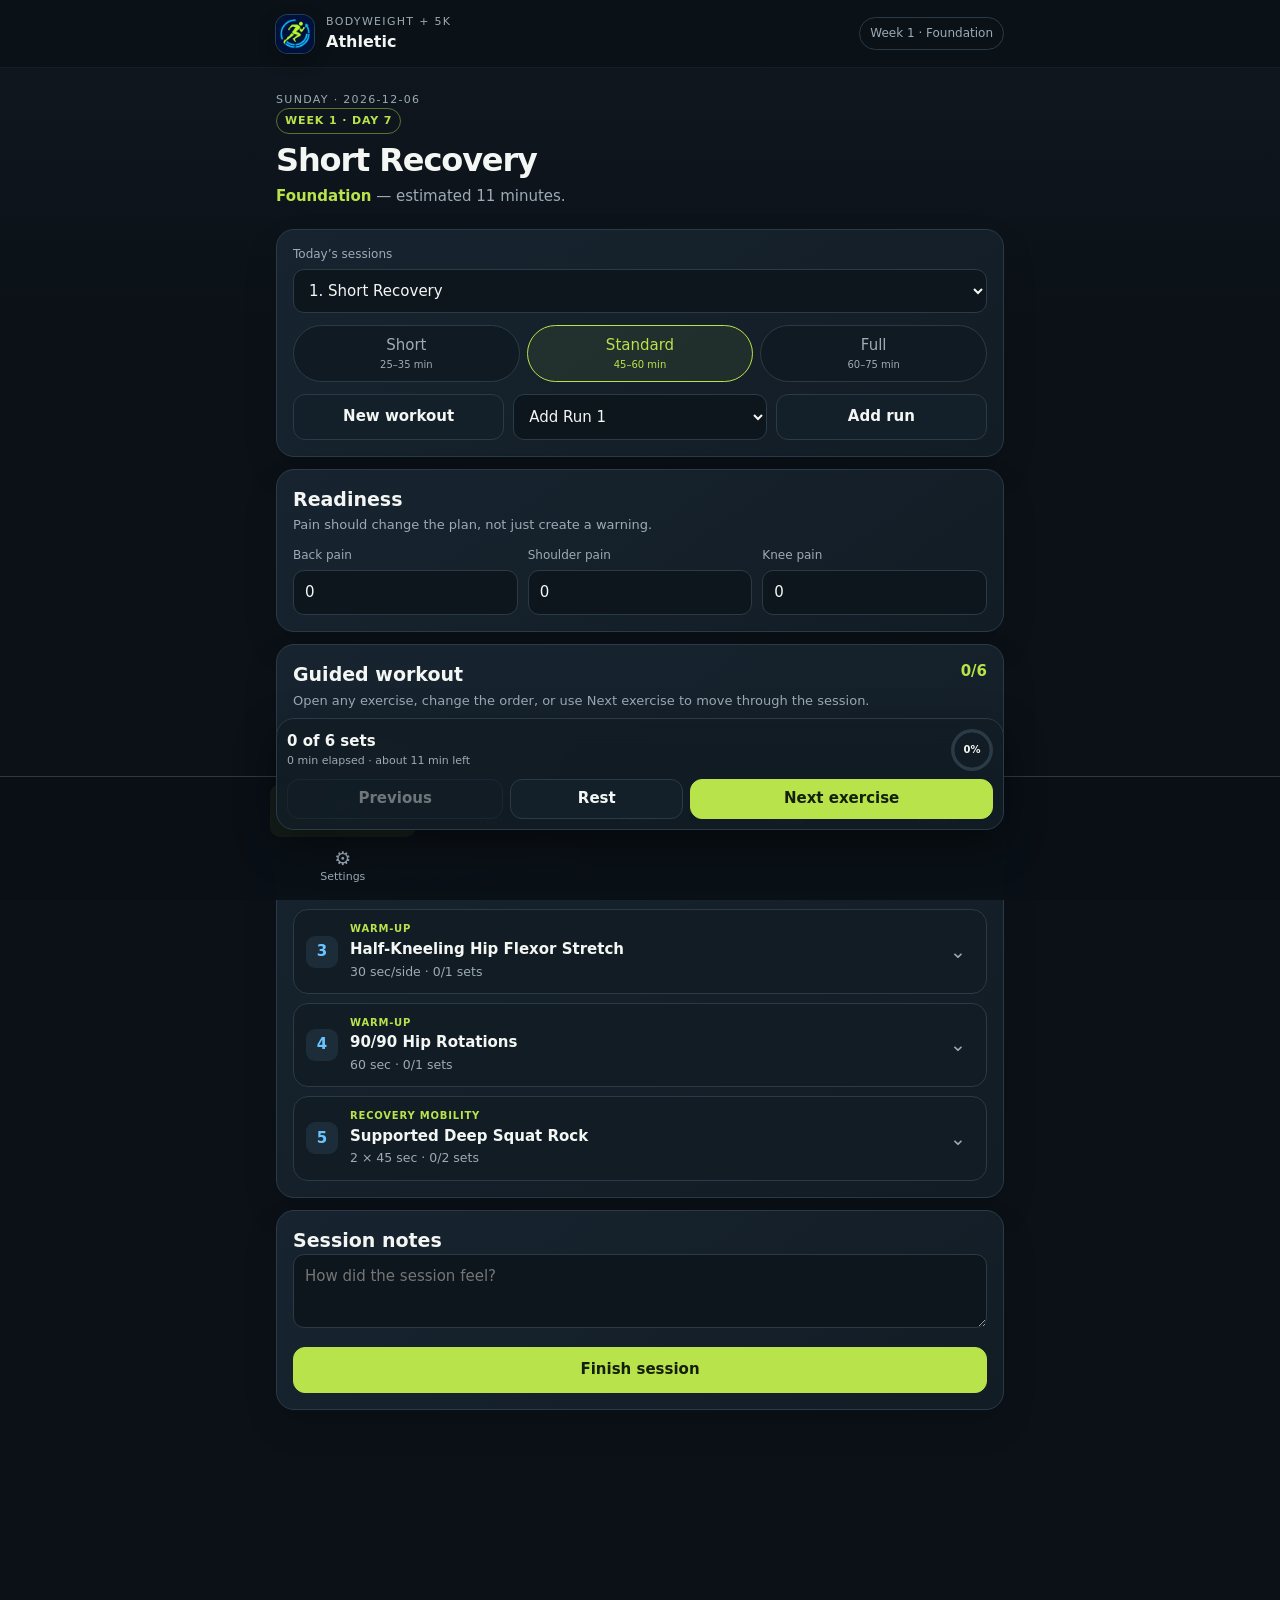
==== commit a75d1bea: "Add original ATG movement demo loops" ====
--- a/athletic/index.html
+++ b/athletic/index.html
@@ -10,13 +10,13 @@
   <title>Athletic: Bodyweight + 5K</title>
   <link rel="manifest" href="./manifest.webmanifest">
   <link rel="apple-touch-icon" href="./icon-192.png">
-  <link rel="stylesheet" href="./style.css">
+  <link rel="stylesheet" href="./style.css?v=14">
 </head>
 <body>
   <div id="app" aria-live="polite"></div>
-  <script src="./data.js"></script>
-  <script src="./illustrations.js"></script>
-  <script src="./demos.js"></script>
-  <script src="./app.js"></script>
+  <script src="./data.js?v=14"></script>
+  <script src="./illustrations.js?v=14"></script>
+  <script src="./demos.js?v=14"></script>
+  <script src="./app.js?v=14"></script>
 </body>
 </html>
--- a/athletic/style.css
+++ b/athletic/style.css
@@ -38,7 +38,7 @@
 .day-tag{display:inline-block;border:1px solid rgba(184,227,75,.45);color:var(--lime);border-radius:999px;padding:4px 8px;font-size:11px;font-weight:800;margin-bottom:5px;text-transform:uppercase;letter-spacing:.08em}
 .demo-note{color:var(--muted);font-size:12px}.demo-cue{border-left:3px solid var(--lime);background:rgba(184,227,75,.07);padding:10px 12px;border-radius:8px;margin-top:12px}
 .demo-facts,.demo-options{display:grid;grid-template-columns:repeat(2,minmax(0,1fr));gap:8px;margin-top:12px}.demo-facts span,.demo-options span{background:rgba(0,0,0,.16);border:1px solid var(--line);border-radius:11px;padding:10px;color:var(--muted);font-size:12px}.demo-facts b,.demo-options b{display:block;color:var(--text);font-size:11px;text-transform:uppercase;letter-spacing:.08em;margin-bottom:3px}
-.illustration-sequence{display:grid;grid-template-columns:repeat(3,minmax(220px,1fr));gap:9px;overflow-x:auto;scroll-snap-type:x mandatory;padding:2px 0 8px;margin-top:14px}.illustration-frame{min-width:0;margin:0;border:1px solid var(--line);border-radius:14px;overflow:hidden;background:#0d161d;scroll-snap-align:start}.illustration-frame figcaption{display:grid;grid-template-columns:28px minmax(0,1fr);gap:8px;align-items:center;padding:9px;border-bottom:1px solid var(--line)}.illustration-frame figcaption>span{width:27px;height:27px;border-radius:8px;background:var(--blue);color:#07151d;display:grid;place-items:center;font-weight:900}.illustration-frame figcaption div{display:grid}.illustration-frame figcaption strong{font-size:12px}.illustration-frame figcaption small{color:var(--muted);font-size:10px;line-height:1.25}.illustration-canvas{background:radial-gradient(circle at 50% 43%,#203441,#0b1319 73%);padding:6px}.illustration-canvas svg{display:block;width:100%;height:auto}.pose-line{stroke:var(--lime);stroke-width:6;stroke-linecap:round;stroke-linejoin:round;fill:none;vector-effect:non-scaling-stroke}.pose-head{stroke:var(--lime);stroke-width:5;fill:#13202a;vector-effect:non-scaling-stroke}.pose-joint{fill:var(--blue)}.pose-ground{stroke:#344753;stroke-width:3}.pose-support{stroke:#718593;stroke-width:5;stroke-linecap:round}.pose-support-fill{fill:#344753;stroke:#718593;stroke-width:2}.pose-arrow{stroke:var(--blue);stroke-width:4;stroke-dasharray:7 5;fill:none}.pose-arrow-head{fill:var(--blue)}.pose-guide{stroke:#718593;stroke-width:3;fill:none}.pose-breath{stroke:var(--blue);stroke-width:4;fill:none}.sequence-hint{text-align:center;color:var(--muted);font-size:11px;margin:1px 0 8px}
+.illustration-sequence{display:grid;grid-template-columns:repeat(var(--frame-count,3),minmax(220px,1fr));gap:9px;overflow-x:auto;scroll-snap-type:x mandatory;padding:2px 0 8px;margin-top:14px}.illustration-frame{min-width:0;margin:0;border:1px solid var(--line);border-radius:14px;overflow:hidden;background:#0d161d;scroll-snap-align:start}.illustration-frame figcaption{display:grid;grid-template-columns:28px minmax(0,1fr);gap:8px;align-items:center;padding:9px;border-bottom:1px solid var(--line)}.illustration-frame figcaption>span{width:27px;height:27px;border-radius:8px;background:var(--blue);color:#07151d;display:grid;place-items:center;font-weight:900}.illustration-frame figcaption div{display:grid}.illustration-frame figcaption strong{font-size:12px}.illustration-frame figcaption small{color:var(--muted);font-size:10px;line-height:1.25}.illustration-canvas{background:radial-gradient(circle at 50% 43%,#203441,#0b1319 73%);padding:6px}.illustration-canvas svg{display:block;width:100%;height:auto}.pose-line{stroke:var(--lime);stroke-width:6;stroke-linecap:round;stroke-linejoin:round;fill:none;vector-effect:non-scaling-stroke}.pose-head{stroke:var(--lime);stroke-width:5;fill:#13202a;vector-effect:non-scaling-stroke}.pose-joint{fill:var(--blue)}.pose-ground{stroke:#344753;stroke-width:3}.pose-support{stroke:#718593;stroke-width:5;stroke-linecap:round}.pose-support-fill{fill:#344753;stroke:#718593;stroke-width:2}.pose-arrow{stroke:var(--blue);stroke-width:4;stroke-dasharray:7 5;fill:none}.pose-arrow-head{fill:var(--blue)}.pose-guide{stroke:#718593;stroke-width:3;fill:none}.pose-breath{stroke:var(--blue);stroke-width:4;fill:none}.sequence-hint{text-align:center;color:var(--muted);font-size:11px;margin:1px 0 8px}
 .module-toggle{width:100%;display:flex;justify-content:space-between;align-items:center;text-align:left;border:0;background:transparent;color:var(--text);padding:0}.module-toggle span:last-child{color:var(--muted)}
 .module-body[hidden]{display:none}.tag{display:inline-block;border:1px solid var(--line);border-radius:999px;padding:4px 8px;font-size:11px;color:var(--muted);margin:4px 5px 0 0}.tag.required{color:var(--lime);border-color:rgba(184,227,75,.45)}
 .warning{border-left:3px solid var(--orange);padding:10px 12px;background:rgba(255,154,82,.08);border-radius:8px;color:#ffd1ad;font-size:13px;margin:10px 0}.error{border-left-color:var(--red);color:#ffc1c1;background:rgba(255,107,107,.08)}
@@ -57,5 +57,5 @@
 .guided-bar{position:fixed;z-index:35;left:50%;transform:translateX(-50%);bottom:calc(70px + var(--safe));width:min(728px,calc(100% - 20px));background:rgba(18,28,37,.97);backdrop-filter:blur(18px);border:1px solid var(--line);border-radius:18px;padding:10px;box-shadow:0 15px 40px rgba(0,0,0,.42)}.guided-progress{display:flex;align-items:center;gap:10px;margin-bottom:8px}.guided-progress>div:first-child{display:grid;flex:1}.guided-progress span{color:var(--muted);font-size:11px}.progress-ring{--pct:0%;width:42px;height:42px;border-radius:50%;display:grid;place-items:center;background:radial-gradient(circle at center,var(--panel) 58%,transparent 60%),conic-gradient(var(--lime) var(--pct),var(--line) 0);font-size:10px;font-weight:900}.guided-actions{display:grid;grid-template-columns:1fr .8fr 1.4fr;gap:7px}.guided-actions .btn{min-height:40px;padding:8px}.guided-bar~*{}body:has(.guided-bar) .shell{padding-bottom:calc(190px + var(--safe))}
 @media(min-width:620px){.summary-grid{grid-template-columns:repeat(4,1fr)}.goal-grid{grid-template-columns:repeat(3,1fr)}}
 @media(max-width:600px){.set-row{grid-template-columns:72px minmax(0,1fr) minmax(0,1fr)}.set-notes{grid-column:2/-1}.exercise-pain{margin-left:0}.session-controls .actions{grid-template-columns:1fr 1fr}.session-controls .actions #new-workout{grid-column:1/-1}.run-fields{grid-template-columns:1fr 1fr}}
-@media(max-width:430px){.checkin{grid-template-columns:1fr}.hero h1{font-size:28px}.week-pill{display:none}.ex-top{flex-wrap:wrap}.ex-actions{width:100%;margin-left:35px}.ex-actions .btn{flex:1}.plan-exercises li{display:grid;gap:2px}.plan-exercises span{text-align:left}.plan-day summary{align-items:flex-start}.day-copy small{display:block;margin-top:2px}.set-row{grid-template-columns:1fr 1fr}.set-check{grid-column:1/-1}.set-notes{grid-column:1/-1}.mode-switch{grid-template-columns:1fr}.session-controls .actions{grid-template-columns:1fr}.session-controls .actions #new-workout{grid-column:auto}.run-fields{grid-template-columns:1fr}.exercise-tools .btn{flex:1 1 42%}.feedback-grid{grid-template-columns:1fr}.demo-facts,.demo-options{grid-template-columns:1fr}.guided-progress span{font-size:10px}.illustration-sequence{grid-template-columns:repeat(3,82vw)}.modal{padding:8px}.modal-card{padding:13px;max-height:94vh}}
+@media(max-width:430px){.checkin{grid-template-columns:1fr}.hero h1{font-size:28px}.week-pill{display:none}.ex-top{flex-wrap:wrap}.ex-actions{width:100%;margin-left:35px}.ex-actions .btn{flex:1}.plan-exercises li{display:grid;gap:2px}.plan-exercises span{text-align:left}.plan-day summary{align-items:flex-start}.day-copy small{display:block;margin-top:2px}.set-row{grid-template-columns:1fr 1fr}.set-check{grid-column:1/-1}.set-notes{grid-column:1/-1}.mode-switch{grid-template-columns:1fr}.session-controls .actions{grid-template-columns:1fr}.session-controls .actions #new-workout{grid-column:auto}.run-fields{grid-template-columns:1fr}.exercise-tools .btn{flex:1 1 42%}.feedback-grid{grid-template-columns:1fr}.demo-facts,.demo-options{grid-template-columns:1fr}.guided-progress span{font-size:10px}.illustration-sequence{grid-template-columns:repeat(var(--frame-count,3),82vw)}.modal{padding:8px}.modal-card{padding:13px;max-height:94vh}}
 @media(prefers-reduced-motion:reduce){*{scroll-behavior:auto!important}}
